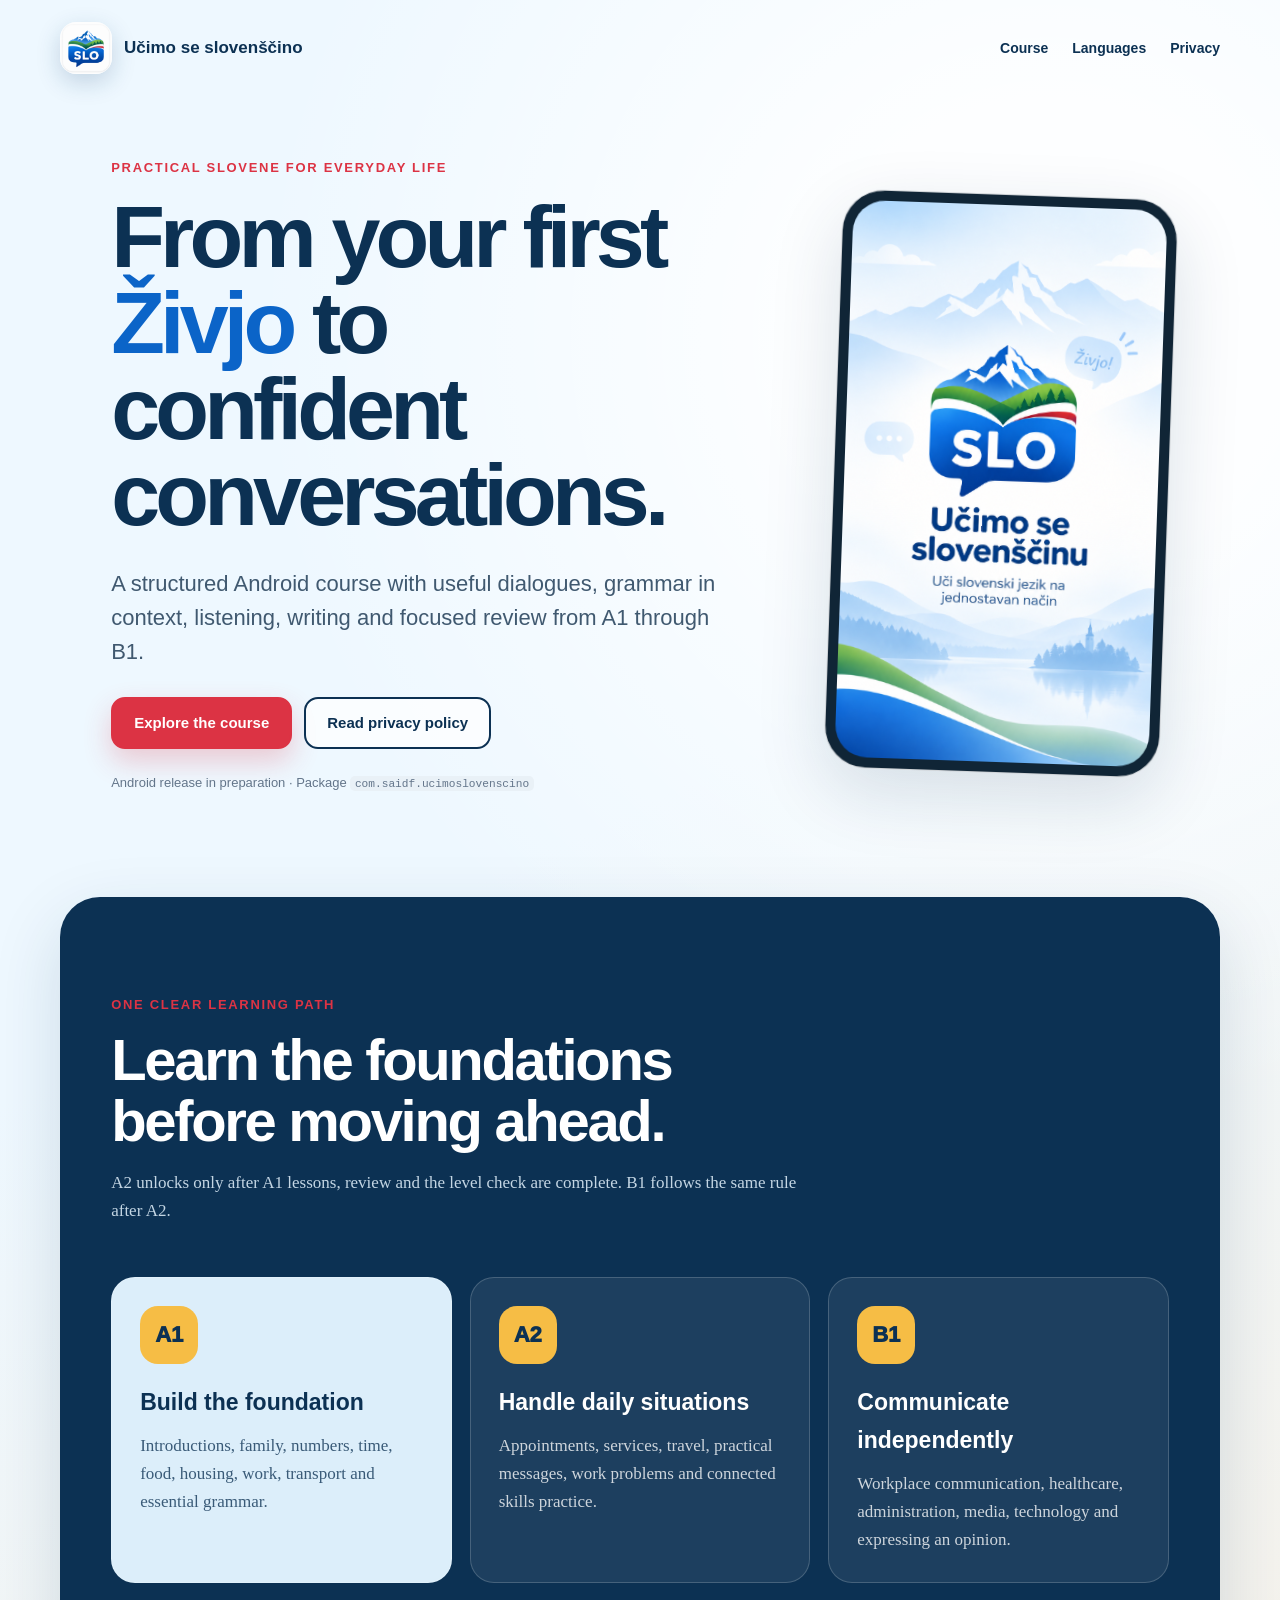
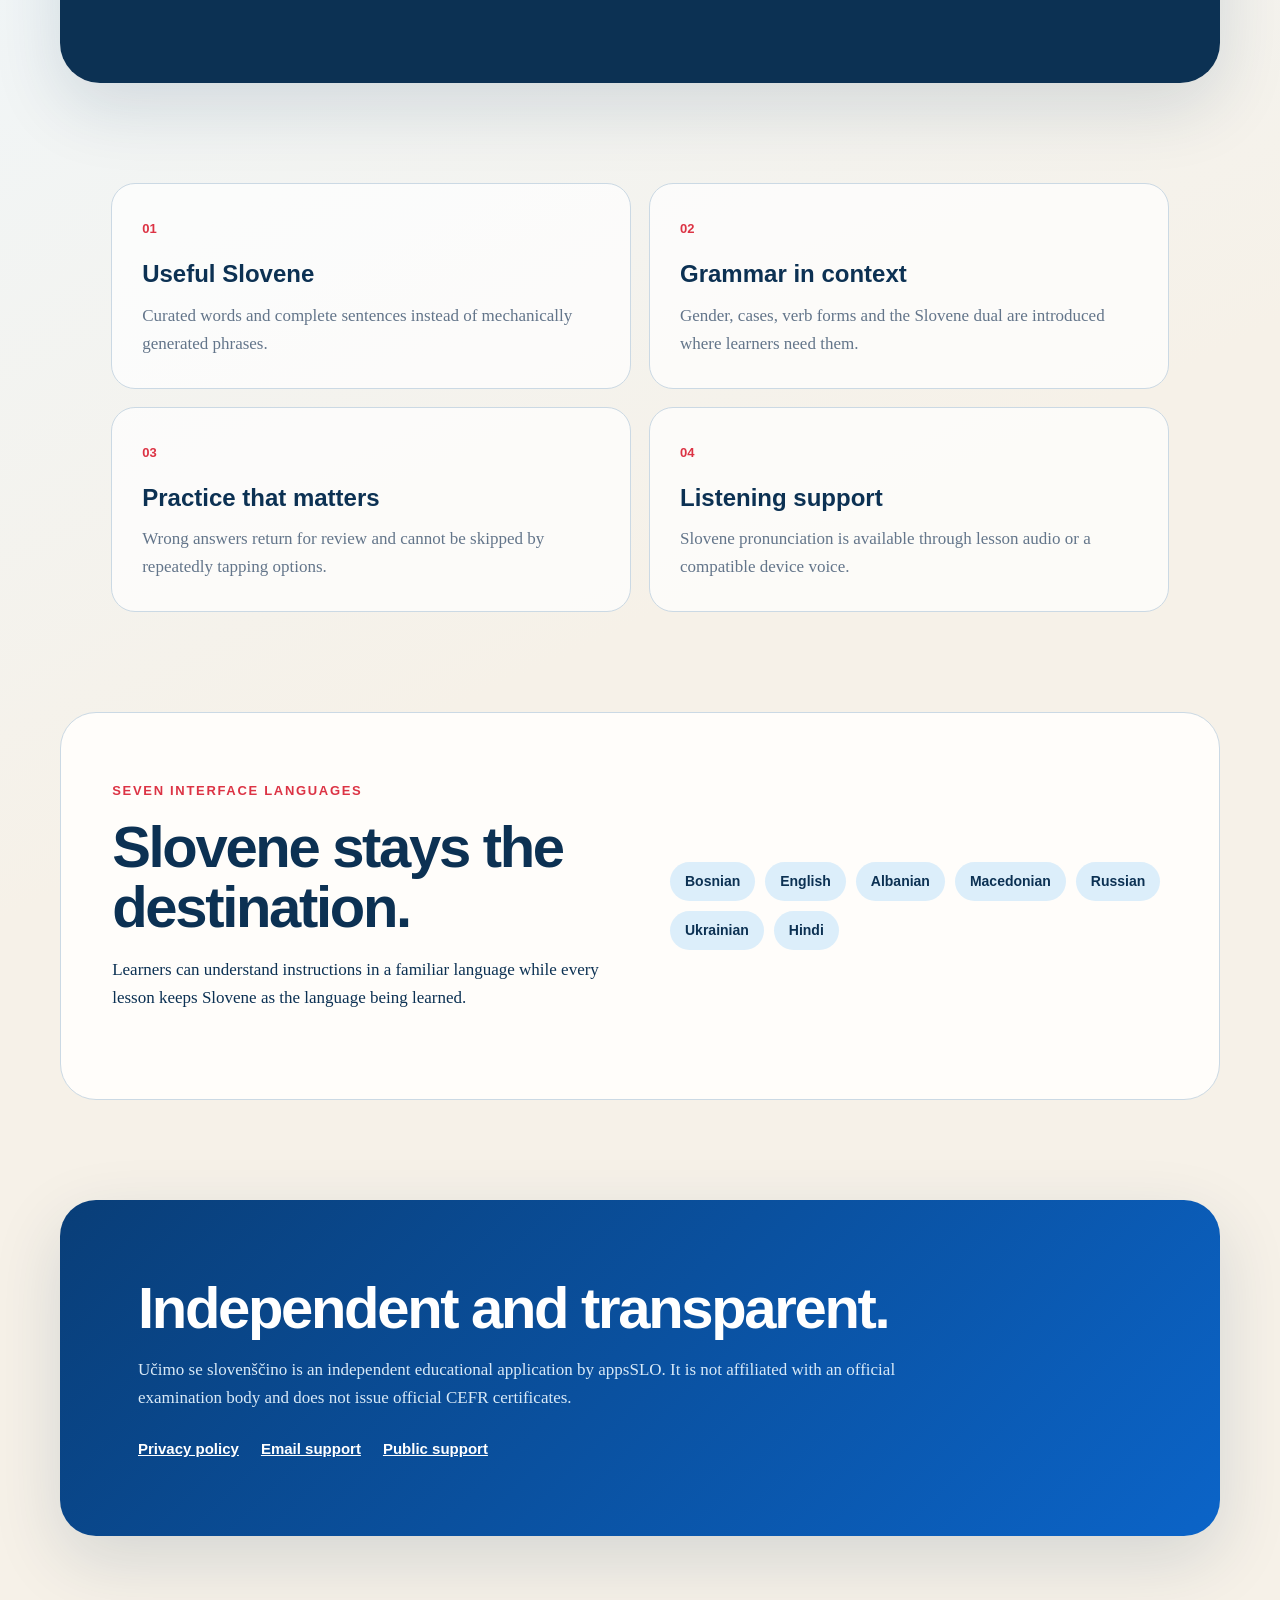
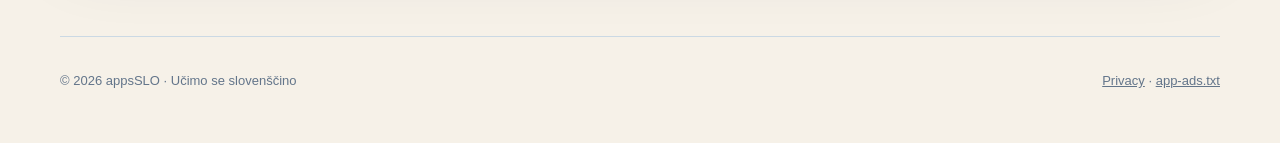
==== index.html @ cbe658a6 "Publish app website and privacy policy" ====
<!doctype html>
<html lang="en">
  <head>
    <meta charset="utf-8">
    <meta name="viewport" content="width=device-width, initial-scale=1">
    <meta name="theme-color" content="#0d416f">
    <meta name="description" content="Učimo se slovenščino is a practical A1-B1 Slovene learning app for Android.">
    <title>Učimo se slovenščino | Learn Slovene step by step</title>
    <link rel="icon" href="assets/app-icon.png">
    <link rel="stylesheet" href="styles.css">
  </head>
  <body>
    <header class="site-header">
      <a class="brand" href="./" aria-label="Učimo se slovenščino home">
        <img src="assets/app-icon.png" alt="" width="52" height="52">
        <span>Učimo se slovenščino</span>
      </a>
      <nav aria-label="Main navigation">
        <a href="#course">Course</a>
        <a href="#languages">Languages</a>
        <a href="privacy/">Privacy</a>
      </nav>
    </header>

    <main>
      <section class="hero">
        <div class="hero-copy">
          <p class="eyebrow">Practical Slovene for everyday life</p>
          <h1>From your first <em>Živjo</em> to confident conversations.</h1>
          <p class="lede">A structured Android course with useful dialogues, grammar in context, listening, writing and focused review from A1 through B1.</p>
          <div class="actions">
            <a class="button primary" href="#course">Explore the course</a>
            <a class="button secondary" href="privacy/">Read privacy policy</a>
          </div>
          <p class="availability">Android release in preparation · Package <code>com.saidf.ucimoslovenscino</code></p>
        </div>
        <div class="phone" aria-label="Application splash screen preview">
          <img src="assets/splash-screen.png" alt="Učimo se slovenščino splash screen with Slovenian mountains and the SLO logo">
        </div>
      </section>

      <section class="course" id="course">
        <div class="section-heading">
          <p class="eyebrow">One clear learning path</p>
          <h2>Learn the foundations before moving ahead.</h2>
          <p>A2 unlocks only after A1 lessons, review and the level check are complete. B1 follows the same rule after A2.</p>
        </div>
        <div class="level-grid">
          <article class="level-card active">
            <span class="level-number">A1</span>
            <h3>Build the foundation</h3>
            <p>Introductions, family, numbers, time, food, housing, work, transport and essential grammar.</p>
          </article>
          <article class="level-card">
            <span class="level-number">A2</span>
            <h3>Handle daily situations</h3>
            <p>Appointments, services, travel, practical messages, work problems and connected skills practice.</p>
          </article>
          <article class="level-card">
            <span class="level-number">B1</span>
            <h3>Communicate independently</h3>
            <p>Workplace communication, healthcare, administration, media, technology and expressing an opinion.</p>
          </article>
        </div>
      </section>

      <section class="features">
        <article><span>01</span><h3>Useful Slovene</h3><p>Curated words and complete sentences instead of mechanically generated phrases.</p></article>
        <article><span>02</span><h3>Grammar in context</h3><p>Gender, cases, verb forms and the Slovene dual are introduced where learners need them.</p></article>
        <article><span>03</span><h3>Practice that matters</h3><p>Wrong answers return for review and cannot be skipped by repeatedly tapping options.</p></article>
        <article><span>04</span><h3>Listening support</h3><p>Slovene pronunciation is available through lesson audio or a compatible device voice.</p></article>
      </section>

      <section class="languages" id="languages">
        <div>
          <p class="eyebrow">Seven interface languages</p>
          <h2>Slovene stays the destination.</h2>
          <p>Learners can understand instructions in a familiar language while every lesson keeps Slovene as the language being learned.</p>
        </div>
        <ul aria-label="Supported interface languages">
          <li>Bosnian</li><li>English</li><li>Albanian</li><li>Macedonian</li><li>Russian</li><li>Ukrainian</li><li>Hindi</li>
        </ul>
      </section>

      <section class="trust">
        <h2>Independent and transparent.</h2>
        <p>Učimo se slovenščino is an independent educational application by appsSLO. It is not affiliated with an official examination body and does not issue official CEFR certificates.</p>
        <div class="trust-links">
          <a href="privacy/">Privacy policy</a>
          <a href="mailto:saidf.apps@gmail.com">Email support</a>
          <a href="https://github.com/ucimo-se-slovenscino/ucimo-se-slovenscino.github.io/issues">Public support</a>
        </div>
      </section>
    </main>

    <footer>
      <p>© 2026 appsSLO · Učimo se slovenščino</p>
      <p><a href="privacy/">Privacy</a> · <a href="app-ads.txt">app-ads.txt</a></p>
    </footer>
  </body>
</html>
---- styles.css ----
:root {
  color-scheme: light;
  --ink: #0c3153;
  --muted: #63758a;
  --paper: #fffdfa;
  --canvas: #f6f1e8;
  --sky: #dceefa;
  --blue: #0b64c8;
  --deep-blue: #093e78;
  --red: #dc3344;
  --line: #cbd9e4;
  --shadow: 0 24px 70px rgb(12 49 83 / 14%);
}

* { box-sizing: border-box; }
html { scroll-behavior: smooth; }
body {
  margin: 0;
  color: var(--ink);
  background:
    radial-gradient(circle at 82% 10%, rgb(255 255 255 / 90%) 0 7%, transparent 25%),
    linear-gradient(155deg, #eef8ff 0 28%, var(--canvas) 64%);
  font: 17px/1.65 Georgia, "Times New Roman", serif;
}
a { color: inherit; }
code { padding: .15em .4em; border-radius: .45em; background: #e9f1f7; font: .86em/1.4 Consolas, monospace; }
.site-header, main, footer { width: min(1160px, calc(100% - 40px)); margin-inline: auto; }
.site-header { display: flex; align-items: center; justify-content: space-between; gap: 28px; padding: 22px 0; }
.brand { display: inline-flex; align-items: center; gap: 12px; font: 800 17px/1.2 "Trebuchet MS", sans-serif; text-decoration: none; }
.brand img { border-radius: 16px; box-shadow: 0 8px 24px rgb(13 65 111 / 20%); }
nav { display: flex; gap: 24px; font: 700 14px/1.2 "Trebuchet MS", sans-serif; }
nav a { text-decoration: none; }
nav a:hover, nav a:focus-visible { color: var(--blue); }
.hero { display: grid; grid-template-columns: minmax(0, 1.2fr) minmax(260px, .65fr); align-items: center; gap: clamp(42px, 8vw, 110px); min-height: 720px; padding: 64px 4vw 90px; }
.eyebrow { margin: 0 0 18px; color: var(--red); font: 900 13px/1.2 "Trebuchet MS", sans-serif; letter-spacing: .13em; text-transform: uppercase; }
h1, h2, h3 { font-family: "Trebuchet MS", sans-serif; }
h1 { margin: 0; max-width: 780px; font-size: clamp(48px, 7vw, 88px); line-height: .98; letter-spacing: -.055em; }
h1 em { color: var(--blue); font-style: normal; }
.lede { max-width: 690px; margin: 28px 0; color: #405970; font: clamp(18px, 2vw, 22px)/1.55 "Trebuchet MS", sans-serif; }
.actions { display: flex; flex-wrap: wrap; gap: 12px; }
.button { display: inline-block; padding: 15px 21px; border: 2px solid var(--ink); border-radius: 14px; font: 850 15px/1.2 "Trebuchet MS", sans-serif; text-decoration: none; }
.button.primary { border-color: var(--red); color: white; background: var(--red); box-shadow: 0 12px 28px rgb(220 51 68 / 24%); }
.button.secondary { background: rgb(255 255 255 / 70%); }
.availability { margin-top: 24px; color: var(--muted); font: 13px/1.6 "Trebuchet MS", sans-serif; }
.phone { width: min(100%, 350px); margin-inline: auto; padding: 10px; border: 1px solid rgb(255 255 255 / 80%); border-radius: 42px; background: #102536; box-shadow: var(--shadow); transform: rotate(2deg); }
.phone img { display: block; width: 100%; border-radius: 32px; }
.course { padding: 100px 4vw; border-radius: 40px; background: var(--ink); color: white; box-shadow: var(--shadow); }
.section-heading { max-width: 720px; }
.section-heading h2, .languages h2, .trust h2 { margin: 0 0 18px; font-size: clamp(34px, 5vw, 58px); line-height: 1.04; letter-spacing: -.04em; }
.section-heading > p:last-child { color: #c4d6e4; }
.level-grid { display: grid; grid-template-columns: repeat(3, 1fr); gap: 18px; margin-top: 52px; }
.level-card { padding: 28px; border: 1px solid rgb(255 255 255 / 18%); border-radius: 24px; background: rgb(255 255 255 / 7%); }
.level-card.active { color: var(--ink); background: var(--sky); }
.level-card h3 { margin: 20px 0 10px; font-size: 23px; }
.level-card p { margin: 0; opacity: .78; }
.level-number { display: inline-grid; place-items: center; width: 58px; height: 58px; border-radius: 18px; color: var(--ink); background: #f6bd45; font: 950 22px/1 "Trebuchet MS", sans-serif; }
.features { display: grid; grid-template-columns: repeat(2, 1fr); gap: 18px; padding: 100px 4vw; }
.features article { padding: 30px; border: 1px solid var(--line); border-radius: 24px; background: rgb(255 255 255 / 72%); }
.features span { color: var(--red); font: 900 13px/1 "Trebuchet MS", sans-serif; }
.features h3 { margin: 12px 0 8px; font-size: 24px; }
.features p { margin: 0; color: var(--muted); }
.languages { display: grid; grid-template-columns: 1fr 1fr; gap: 60px; align-items: center; margin-bottom: 100px; padding: 70px 4vw; border: 1px solid var(--line); border-radius: 36px; background: var(--paper); }
.languages ul { display: flex; flex-wrap: wrap; gap: 10px; margin: 0; padding: 0; list-style: none; }
.languages li { padding: 11px 15px; border-radius: 999px; background: var(--sky); font: 800 14px/1.2 "Trebuchet MS", sans-serif; }
.trust { margin-bottom: 100px; padding: clamp(34px, 7vw, 78px); border-radius: 36px; color: white; background: linear-gradient(135deg, var(--deep-blue), var(--blue)); box-shadow: var(--shadow); }
.trust p { max-width: 760px; color: #d8e9f7; }
.trust-links { display: flex; gap: 22px; margin-top: 28px; font: 800 15px/1.2 "Trebuchet MS", sans-serif; }
footer { display: flex; justify-content: space-between; gap: 24px; padding: 34px 0 52px; color: var(--muted); border-top: 1px solid var(--line); font: 13px/1.5 "Trebuchet MS", sans-serif; }
footer p { margin: 0; }
.policy-page { background: linear-gradient(180deg, #dceefa 0 360px, var(--canvas) 360px); }
.policy-layout { max-width: 900px; padding: 70px 0 100px; }
.policy-intro { margin-bottom: 38px; }
.policy-intro h1 { font-size: clamp(48px, 8vw, 82px); }
.policy-intro > p:not(.eyebrow) { color: #405970; font: 18px/1.6 "Trebuchet MS", sans-serif; }
.effective { display: inline-block; padding: 10px 14px; border-radius: 10px; background: rgb(255 255 255 / 65%); }
.policy-card { padding: clamp(26px, 6vw, 58px); border: 1px solid var(--line); border-radius: 30px; background: var(--paper); box-shadow: var(--shadow); }
.policy-card h2 { margin: 36px 0 10px; font-size: 25px; letter-spacing: -.02em; }
.policy-card h2:first-child { margin-top: 0; }
.policy-card p { color: #384f64; }
.policy-card a { color: var(--blue); font-weight: 700; }

@media (max-width: 780px) {
  .site-header { align-items: flex-start; }
  nav { gap: 13px; padding-top: 17px; }
  nav a:not(:last-child) { display: none; }
  .hero { grid-template-columns: 1fr; padding-inline: 0; }
  .hero-copy { padding-top: 30px; }
  .phone { width: min(78vw, 330px); transform: none; }
  .level-grid, .features, .languages { grid-template-columns: 1fr; }
  .course, .languages, .trust { border-radius: 26px; }
  footer { flex-direction: column; }
}

@media (prefers-reduced-motion: no-preference) {
  .hero-copy { animation: rise .65s ease-out both; }
  .phone { animation: rise .75s .1s ease-out both; }
  @keyframes rise { from { opacity: 0; transform: translateY(18px); } to { opacity: 1; } }
}
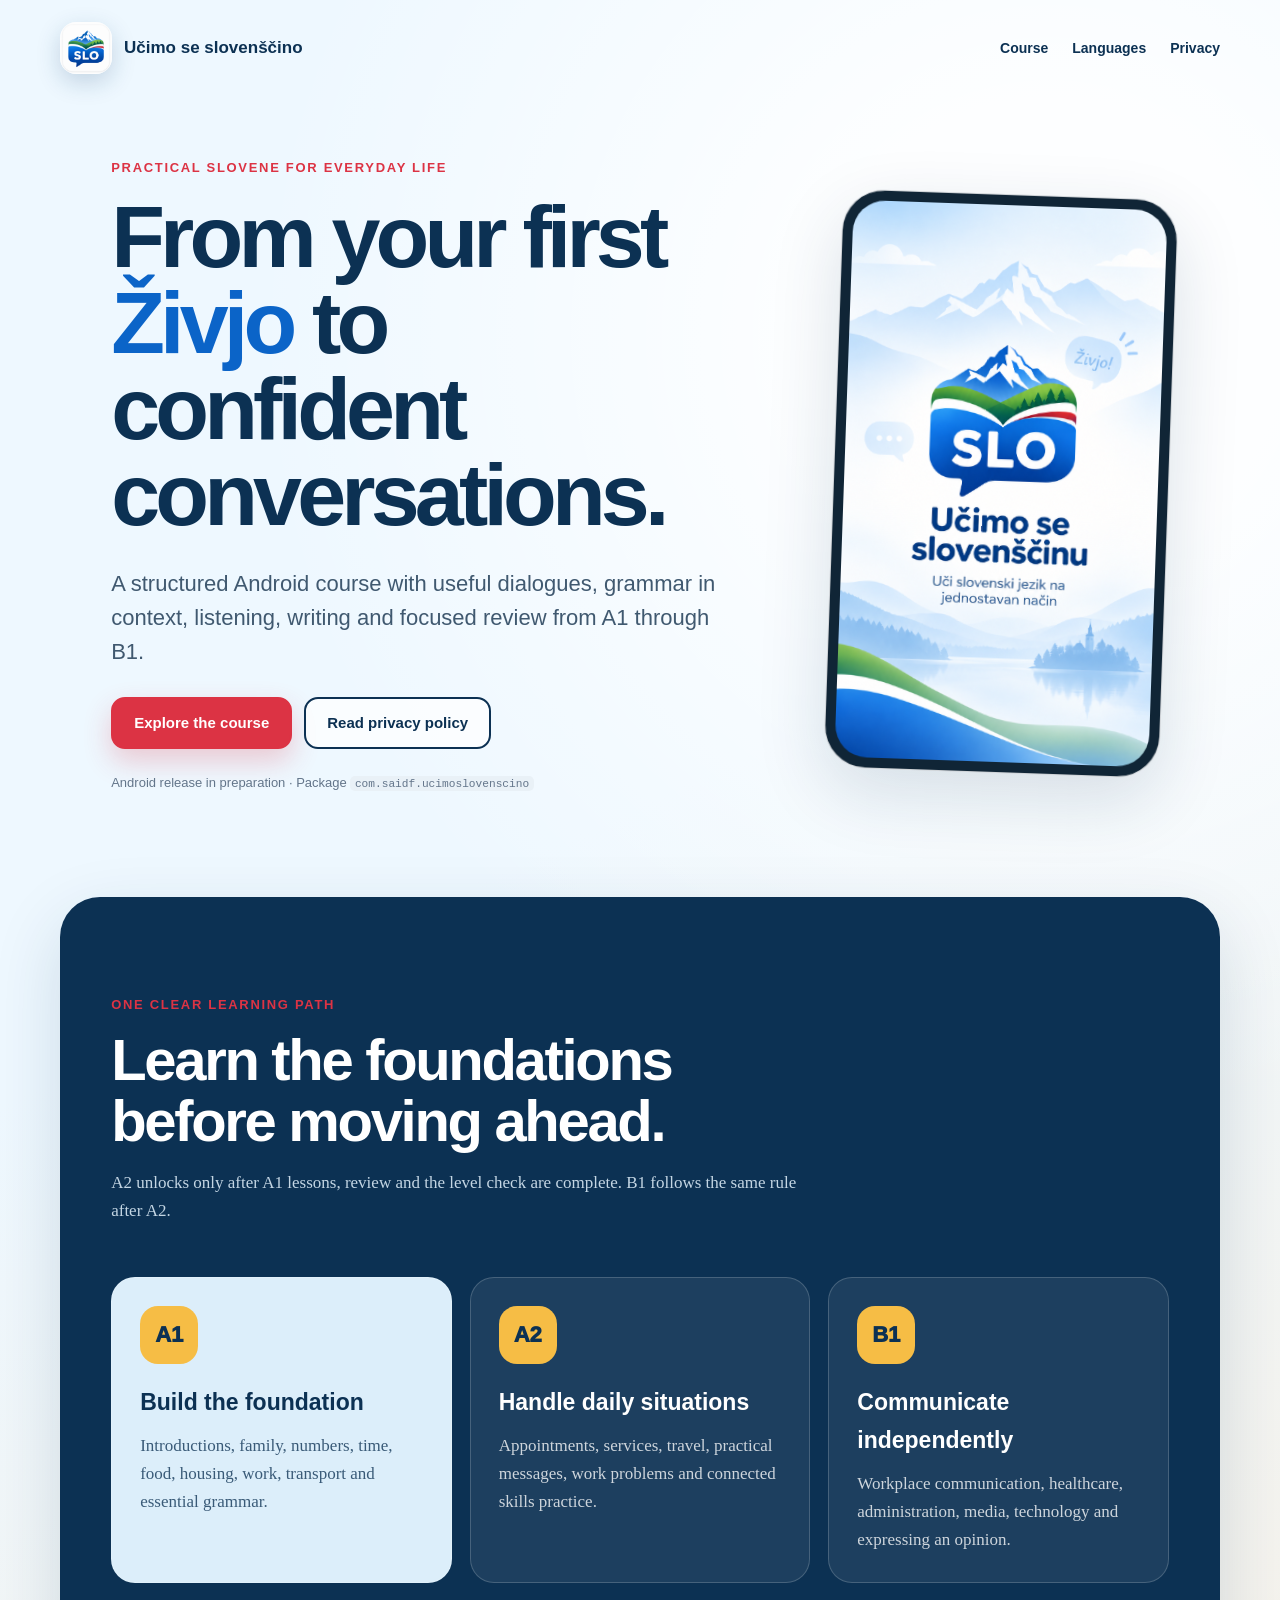
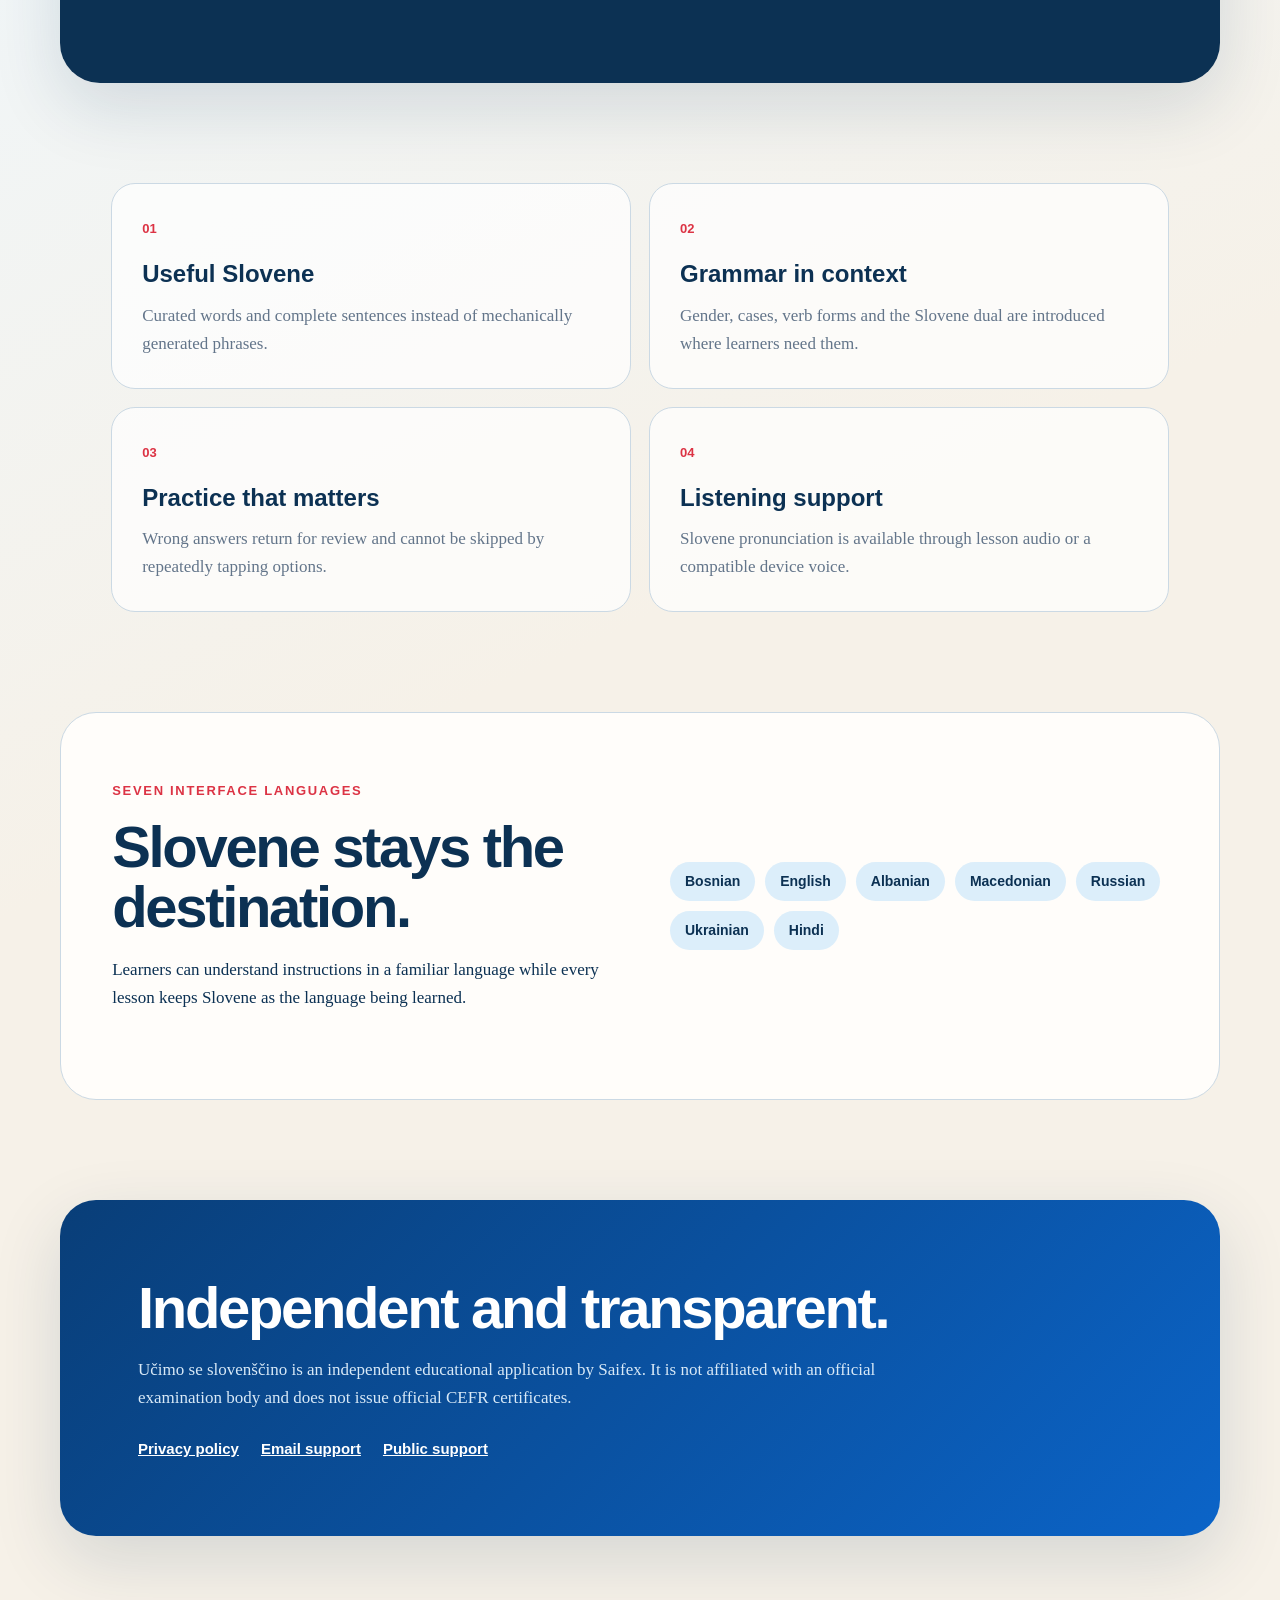
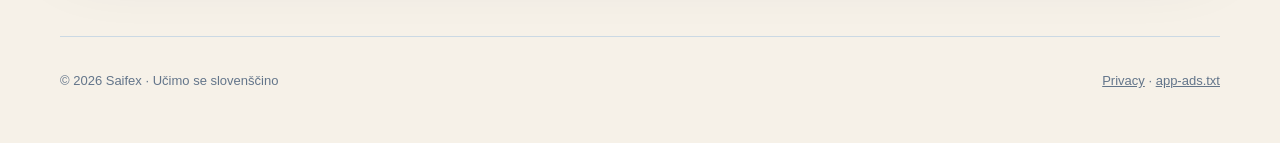
==== commit 4a85df24: "Update index.html I added Saifex as a company that is making this app,not appSLO beacuse this is the" ====
--- a/index.html
+++ b/index.html
@@ -84,17 +84,17 @@
 
       <section class="trust">
         <h2>Independent and transparent.</h2>
-        <p>Učimo se slovenščino is an independent educational application by appsSLO. It is not affiliated with an official examination body and does not issue official CEFR certificates.</p>
+        <p>Učimo se slovenščino is an independent educational application by Saifex. It is not affiliated with an official examination body and does not issue official CEFR certificates.</p>
         <div class="trust-links">
           <a href="privacy/">Privacy policy</a>
-          <a href="mailto:saidf.apps@gmail.com">Email support</a>
+          <a href="mailto:saifex.apps@outlook.com">Email support</a>
           <a href="https://github.com/ucimo-se-slovenscino/ucimo-se-slovenscino.github.io/issues">Public support</a>
         </div>
       </section>
     </main>
 
     <footer>
-      <p>© 2026 appsSLO · Učimo se slovenščino</p>
+      <p>© 2026 Saifex · Učimo se slovenščino</p>
       <p><a href="privacy/">Privacy</a> · <a href="app-ads.txt">app-ads.txt</a></p>
     </footer>
   </body>
